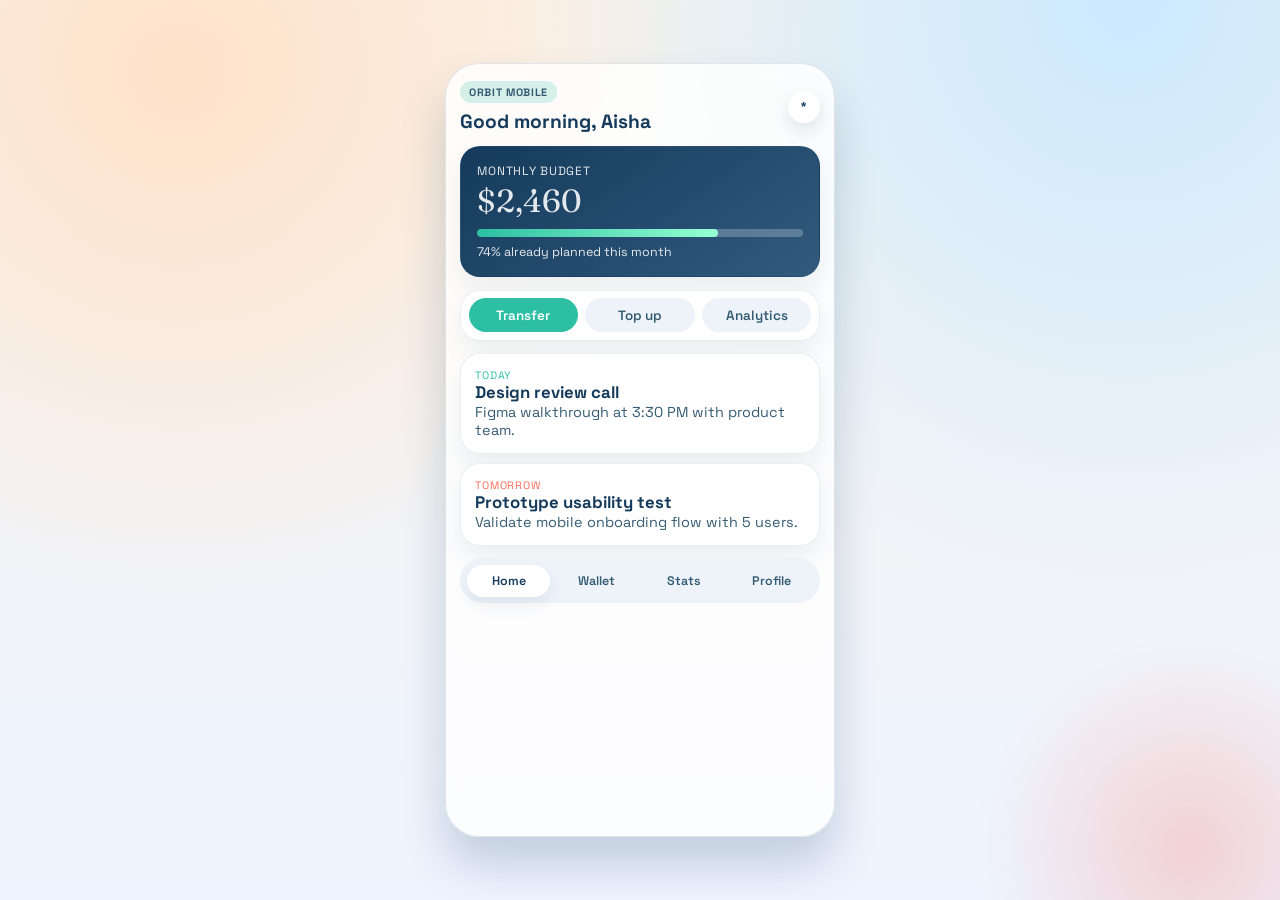
==== index.html @ dda67c63 "Initial commit: GRAM-BONDHON app" ====
<!doctype html>
<html lang="en">
  <head>
    <meta charset="UTF-8" />
    <meta name="viewport" content="width=device-width, initial-scale=1.0" />
    <title>Orbit UI Lab</title>
    <meta
      name="description"
      content="UI/UX-first starter workspace for Figma + VS Code."
    />
    <link rel="preconnect" href="https://fonts.googleapis.com" />
    <link rel="preconnect" href="https://fonts.gstatic.com" crossorigin />
    <link
      href="https://fonts.googleapis.com/css2?family=Fraunces:opsz,wght@9..144,500;9..144,700&family=Space+Grotesk:wght@400;500;600;700&display=swap"
      rel="stylesheet"
    />
    <link rel="stylesheet" href="./styles/tokens.css" />
    <link rel="stylesheet" href="./styles/main.css" />
  </head>
  <body>
    <div class="background-glow" aria-hidden="true"></div>

    <main class="stage">
      <section class="phone reveal" aria-label="Mobile app prototype">
        <header class="appbar">
          <div>
            <p class="eyebrow">Orbit Mobile</p>
            <h1>Good morning, Aisha</h1>
          </div>
          <button class="icon-btn" aria-label="Notifications">*</button>
        </header>

        <article class="balance-card card-block">
          <p class="label">Monthly Budget</p>
          <p class="amount">$2,460</p>
          <div
            class="progress-wrap"
            role="progressbar"
            aria-valuemin="0"
            aria-valuemax="100"
            aria-valuenow="74"
          >
            <span class="progress-fill"></span>
          </div>
          <p class="hint">74% already planned this month</p>
        </article>

        <section class="quick-actions card-block">
          <button class="chip is-active">Transfer</button>
          <button class="chip">Top up</button>
          <button class="chip">Analytics</button>
        </section>

        <section class="feed">
          <article class="feed-card card-block">
            <p class="tag">Today</p>
            <h2>Design review call</h2>
            <p>Figma walkthrough at 3:30 PM with product team.</p>
          </article>
          <article class="feed-card card-block">
            <p class="tag tag-coral">Tomorrow</p>
            <h2>Prototype usability test</h2>
            <p>Validate mobile onboarding flow with 5 users.</p>
          </article>
        </section>

        <nav class="tabbar" aria-label="Main tabs">
          <button class="tab is-active" data-tab="home">Home</button>
          <button class="tab" data-tab="wallet">Wallet</button>
          <button class="tab" data-tab="stats">Stats</button>
          <button class="tab" data-tab="profile">Profile</button>
        </nav>
      </section>
    </main>

    <script src="./scripts/main.js"></script>
  </body>
</html>
---- styles/tokens.css ----
:root {
  --bg-1: #f8f4ed;
  --bg-2: #ffefe8;
  --ink-strong: #153a5b;
  --ink-soft: #355b73;
  --surface: rgba(255, 255, 255, 0.8);
  --surface-strong: #ffffff;

  --accent-coral: #ff6b57;
  --accent-ocean: #153a5b;
  --accent-mint: #2dbfa3;

  --radius-lg: 20px;
  --radius-md: 14px;
  --radius-pill: 999px;

  --space-1: 0.5rem;
  --space-2: 0.75rem;
  --space-3: 1rem;
  --space-4: 1.5rem;
  --space-5: 2rem;
  --space-6: 3rem;

  --shadow-float: 0 22px 45px rgba(21, 58, 91, 0.15);

  --font-display: "Fraunces", Georgia, serif;
  --font-ui: "Space Grotesk", "Segoe UI", sans-serif;
}
---- styles/main.css ----
* {
  box-sizing: border-box;
}

body {
  margin: 0;
  min-height: 100dvh;
  font-family: var(--font-ui);
  color: var(--ink-strong);
  background:
    radial-gradient(circle at 14% 8%, #ffe2c9, transparent 38%),
    radial-gradient(circle at 88% 0%, #cbe9ff, transparent 42%),
    linear-gradient(180deg, #f8f4ed, #eef4ff);
}

.background-glow {
  position: fixed;
  inset: auto -120px -160px auto;
  width: 420px;
  height: 420px;
  border-radius: 50%;
  background: radial-gradient(
    circle,
    rgba(255, 107, 87, 0.25),
    transparent 70%
  );
  filter: blur(10px);
  pointer-events: none;
}

.stage {
  min-height: 100dvh;
  width: min(420px, calc(100% - 1rem));
  margin: 0 auto;
  padding: 1rem 0.5rem;
  display: grid;
  place-items: center;
}

.phone {
  width: 100%;
  max-width: 390px;
  min-height: 86dvh;
  border-radius: 34px;
  border: 1px solid rgba(21, 58, 91, 0.12);
  padding: 1rem 0.9rem calc(1rem + env(safe-area-inset-bottom));
  background: rgba(255, 255, 255, 0.82);
  backdrop-filter: blur(8px);
  box-shadow: 0 28px 45px rgba(21, 58, 91, 0.2);
  display: grid;
  gap: 0.8rem;
  align-content: start;
}

.card-block {
  border-radius: 20px;
  background: #fff;
  border: 1px solid rgba(21, 58, 91, 0.08);
  box-shadow: 0 12px 24px rgba(21, 58, 91, 0.08);
}

.appbar {
  display: flex;
  justify-content: space-between;
  align-items: center;
  gap: 0.6rem;
}

.eyebrow {
  display: inline-block;
  margin: 0;
  padding: 0.25rem 0.55rem;
  border-radius: var(--radius-pill);
  background: rgba(45, 191, 163, 0.2);
  font-size: 0.67rem;
  font-weight: 700;
  letter-spacing: 0.06em;
  text-transform: uppercase;
}

h1,
h2,
p {
  margin-top: 0;
}

h1 {
  margin: 0.45rem 0 0;
  font-size: 1.2rem;
  line-height: 1.2;
}

h2 {
  margin: 0;
  font-size: 1.05rem;
  line-height: 1.2;
}

p {
  margin-bottom: 0;
  font-size: 0.9rem;
  color: var(--ink-soft);
}

.icon-btn {
  width: 2rem;
  height: 2rem;
  border: 0;
  border-radius: 999px;
  background: #fff;
  color: var(--ink-strong);
  font-weight: 700;
  box-shadow: 0 8px 18px rgba(21, 58, 91, 0.13);
}

.balance-card {
  background: linear-gradient(145deg, #153a5b, #315a7d);
  padding: 1rem;
  color: #fff;
}

.balance-card p,
.balance-card .label,
.balance-card .hint {
  color: rgba(255, 255, 255, 0.88);
}

.label {
  font-size: 0.75rem;
  text-transform: uppercase;
  letter-spacing: 0.06em;
}

.amount {
  margin: 0.35rem 0 0;
  font-family: var(--font-display);
  font-size: 2rem;
  line-height: 1;
}

.hint {
  margin-top: 0.4rem;
  font-size: 0.78rem;
}

.progress-wrap {
  margin-top: 0.8rem;
  width: 100%;
  height: 0.5rem;
  border-radius: 999px;
  overflow: hidden;
  background: rgba(255, 255, 255, 0.24);
}

.progress-fill {
  display: block;
  height: 100%;
  width: 74%;
  border-radius: inherit;
  background: linear-gradient(90deg, #2dbfa3, #95ffd2);
}

.quick-actions {
  padding: 0.45rem;
  display: flex;
  gap: 0.45rem;
}

.chip {
  flex: 1;
  border: 0;
  border-radius: 999px;
  padding: 0.55rem 0.35rem;
  font: inherit;
  font-weight: 600;
  font-size: 0.84rem;
  background: #edf3f9;
  color: var(--ink-soft);
}

.chip.is-active {
  background: var(--accent-mint);
  color: #fff;
}

.feed {
  display: grid;
  gap: 0.6rem;
}

.feed-card {
  padding: 0.88rem;
}

.tag {
  margin: 0;
  font-size: 0.67rem;
  text-transform: uppercase;
  letter-spacing: 0.07em;
  color: var(--accent-mint);
}

.tag-coral {
  color: var(--accent-coral);
}

.tabbar {
  margin-top: auto;
  padding: 0.4rem;
  border-radius: 999px;
  background: #edf3f9;
  display: grid;
  grid-template-columns: repeat(4, 1fr);
  gap: 0.25rem;
}

.tab {
  border: 0;
  border-radius: 999px;
  background: transparent;
  color: var(--ink-soft);
  font: inherit;
  font-size: 0.78rem;
  font-weight: 600;
  padding: 0.5rem 0.3rem;
}

.tab.is-active {
  background: #fff;
  color: var(--accent-ocean);
  box-shadow: 0 8px 16px rgba(21, 58, 91, 0.08);
}

.reveal {
  opacity: 0;
  transform: translateY(8px);
  animation: rise-in 500ms ease forwards;
  animation-delay: 30ms;
}

@keyframes rise-in {
  to {
    opacity: 1;
    transform: translateY(0);
  }
}

@media (max-width: 640px) {
  .stage {
    width: 100%;
    padding: 0;
  }

  .phone {
    max-width: none;
    min-height: 100dvh;
    width: 100%;
    border-radius: 0;
    border-left: 0;
    border-right: 0;
    border-top: 0;
    box-shadow: none;
    padding-bottom: calc(0.9rem + env(safe-area-inset-bottom));
  }
}
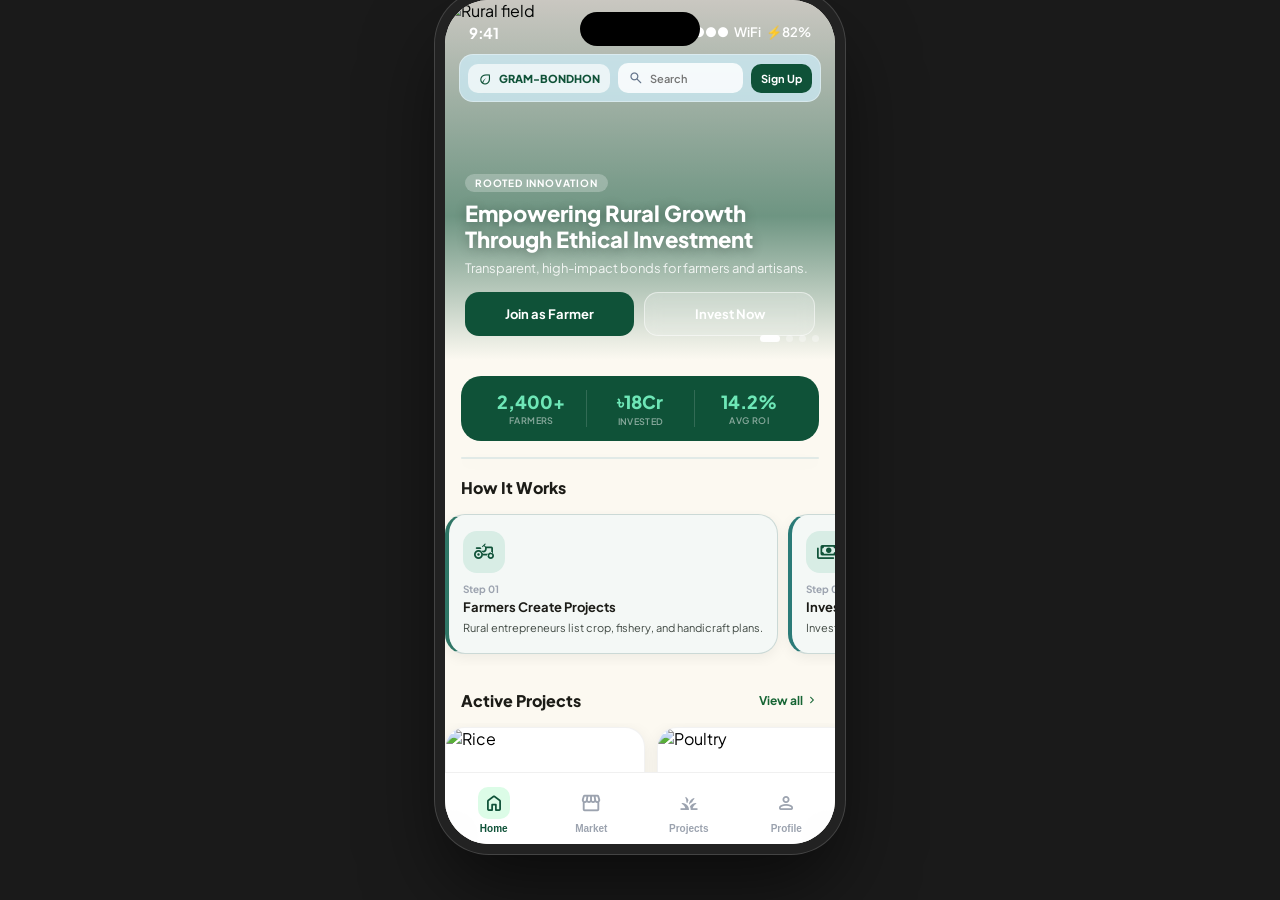
==== commit b942cf44: "Point homepage to app.html" ====
--- a/index.html
+++ b/index.html
@@ -2,77 +2,17 @@
 <html lang="en">
   <head>
     <meta charset="UTF-8" />
+    <meta http-equiv="refresh" content="0; url=./app.html" />
     <meta name="viewport" content="width=device-width, initial-scale=1.0" />
-    <title>Orbit UI Lab</title>
-    <meta
-      name="description"
-      content="UI/UX-first starter workspace for Figma + VS Code."
-    />
-    <link rel="preconnect" href="https://fonts.googleapis.com" />
-    <link rel="preconnect" href="https://fonts.gstatic.com" crossorigin />
-    <link
-      href="https://fonts.googleapis.com/css2?family=Fraunces:opsz,wght@9..144,500;9..144,700&family=Space+Grotesk:wght@400;500;600;700&display=swap"
-      rel="stylesheet"
-    />
-    <link rel="stylesheet" href="./styles/tokens.css" />
-    <link rel="stylesheet" href="./styles/main.css" />
+    <title>Redirecting to GRAM-BONDHON App</title>
+    <script>
+      window.location.replace("./app.html");
+    </script>
   </head>
   <body>
-    <div class="background-glow" aria-hidden="true"></div>
-
-    <main class="stage">
-      <section class="phone reveal" aria-label="Mobile app prototype">
-        <header class="appbar">
-          <div>
-            <p class="eyebrow">Orbit Mobile</p>
-            <h1>Good morning, Aisha</h1>
-          </div>
-          <button class="icon-btn" aria-label="Notifications">*</button>
-        </header>
-
-        <article class="balance-card card-block">
-          <p class="label">Monthly Budget</p>
-          <p class="amount">$2,460</p>
-          <div
-            class="progress-wrap"
-            role="progressbar"
-            aria-valuemin="0"
-            aria-valuemax="100"
-            aria-valuenow="74"
-          >
-            <span class="progress-fill"></span>
-          </div>
-          <p class="hint">74% already planned this month</p>
-        </article>
-
-        <section class="quick-actions card-block">
-          <button class="chip is-active">Transfer</button>
-          <button class="chip">Top up</button>
-          <button class="chip">Analytics</button>
-        </section>
-
-        <section class="feed">
-          <article class="feed-card card-block">
-            <p class="tag">Today</p>
-            <h2>Design review call</h2>
-            <p>Figma walkthrough at 3:30 PM with product team.</p>
-          </article>
-          <article class="feed-card card-block">
-            <p class="tag tag-coral">Tomorrow</p>
-            <h2>Prototype usability test</h2>
-            <p>Validate mobile onboarding flow with 5 users.</p>
-          </article>
-        </section>
-
-        <nav class="tabbar" aria-label="Main tabs">
-          <button class="tab is-active" data-tab="home">Home</button>
-          <button class="tab" data-tab="wallet">Wallet</button>
-          <button class="tab" data-tab="stats">Stats</button>
-          <button class="tab" data-tab="profile">Profile</button>
-        </nav>
-      </section>
-    </main>
-
-    <script src="./scripts/main.js"></script>
+    <p>
+      Redirecting to the app. If it does not open, use
+      <a href="./app.html">this link</a>.
+    </p>
   </body>
 </html>
